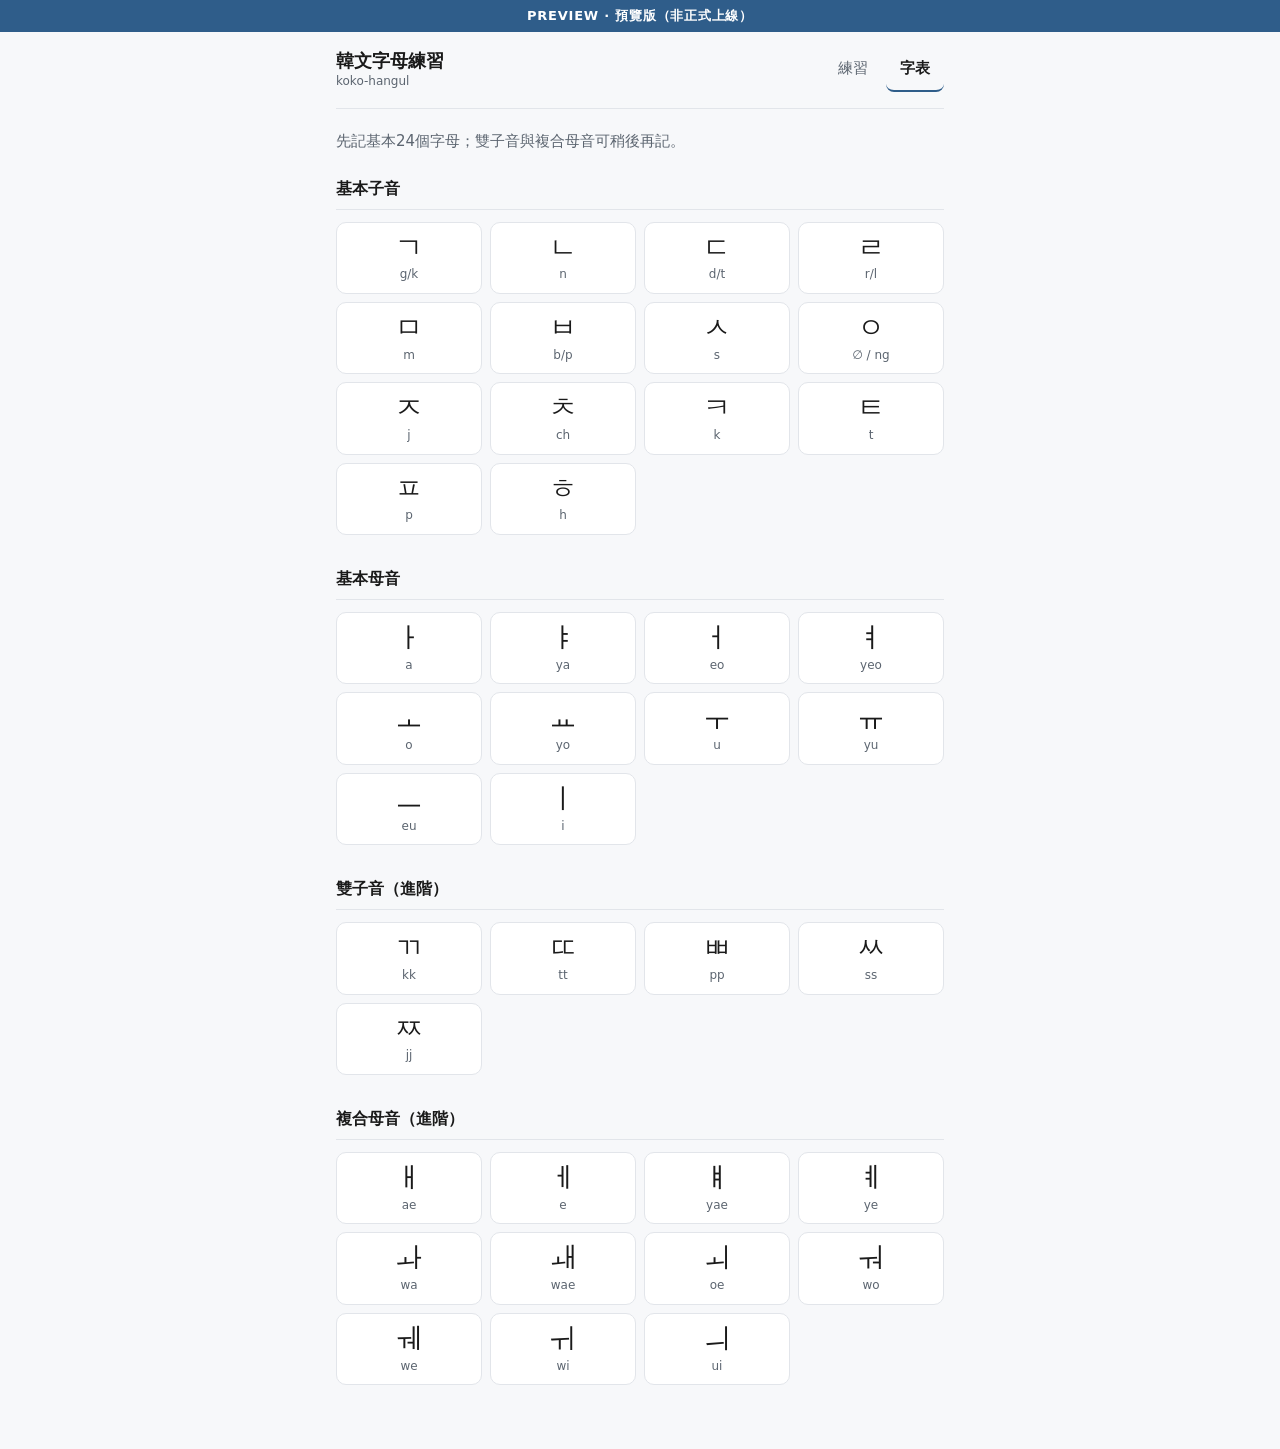
==== table/index.html @ a0039e36 "Build koko-hangul PREVIEW static site (Direction D) - Add briefs, data/hangul.json from substance YA" ====
<!DOCTYPE html>
<html lang="zh-Hant">
  <head>
    <meta charset="utf-8" />
    <meta name="viewport" content="width=device-width, initial-scale=1" />
    <title>韓文字母練習 · 字表</title>
    <link rel="stylesheet" href="../assets/css/styles.css" />
  </head>
  <body>
    <div class="preview-banner" role="status">PREVIEW · 預覽版（非正式上線）</div>
    <div class="site-wrap">
      <header class="site-header">
        <div>
          <h1 class="site-title">
            韓文字母練習
            <span class="site-title-sub">koko-hangul</span>
          </h1>
        </div>
        <nav class="site-nav" aria-label="主要導覽">
          <a class="nav-link" href="../">練習</a>
          <a class="nav-link is-current" href="../table/" aria-current="page">字表</a>
        </nav>
      </header>

      <main>
        <p class="table-intro">
          先記基本24個字母；雙子音與複合母音可稍後再記。
        </p>
        <div id="table-sections"></div>
      </main>
    </div>
    <script type="module" src="../assets/js/table.js"></script>
  </body>
</html>
---- assets/css/styles.css ----
/* Direction D · 清墨練習 */
:root {
  --page: #f7f8fa;
  --surface: #ffffff;
  --ink: #1a1a1a;
  --secondary: #5c6570;
  --line: #e2e5ea;
  --accent: #2f5d8a;
  --highlight-bg: #d6e4f0;
  --font-ui: "PingFang TC", "Noto Sans TC", "Microsoft JhengHei", system-ui, sans-serif;
  --font-kr: "Apple SD Gothic Neo", "Noto Sans KR", "Malgun Gothic", sans-serif;
  --max-width: 640px;
}

*,
*::before,
*::after {
  box-sizing: border-box;
}

html {
  -webkit-text-size-adjust: 100%;
}

body {
  margin: 0;
  min-height: 100vh;
  background: var(--page);
  color: var(--ink);
  font-family: var(--font-ui);
  font-size: 17px;
  line-height: 1.5;
}

.preview-banner {
  background: var(--accent);
  color: #fff;
  text-align: center;
  font-size: 13px;
  font-weight: 600;
  letter-spacing: 0.06em;
  padding: 6px 12px;
}

.site-wrap {
  max-width: var(--max-width);
  margin: 0 auto;
  padding: 0 16px 32px;
}

.site-header {
  display: flex;
  align-items: center;
  justify-content: space-between;
  gap: 12px;
  padding: 16px 0;
  border-bottom: 1px solid var(--line);
  margin-bottom: 20px;
}

.site-title {
  margin: 0;
  font-size: 18px;
  font-weight: 600;
  line-height: 1.3;
}

.site-title-sub {
  display: block;
  font-size: 12px;
  font-weight: 400;
  color: var(--secondary);
  margin-top: 2px;
}

.site-nav {
  display: flex;
  gap: 4px;
  flex-shrink: 0;
}

.nav-link {
  display: inline-flex;
  align-items: center;
  justify-content: center;
  min-height: 44px;
  min-width: 44px;
  padding: 8px 14px;
  font-size: 15px;
  color: var(--secondary);
  text-decoration: none;
  border-radius: 8px;
  border-bottom: 2px solid transparent;
}

.nav-link:hover {
  color: var(--ink);
}

.nav-link.is-current {
  color: var(--ink);
  font-weight: 600;
  border-bottom-color: var(--accent);
}

/* Practice panel */
.practice-panel {
  background: var(--surface);
  border: 1px solid var(--line);
  border-radius: 12px;
  padding: 24px 20px 28px;
}

.char-display {
  text-align: center;
  margin-bottom: 8px;
}

.char-main {
  font-family: var(--font-kr);
  font-size: clamp(80px, 22vw, 120px);
  line-height: 1;
  font-weight: 400;
  margin: 0;
  word-break: keep-all;
}

.char-roman {
  font-family: var(--font-ui);
  font-size: 16px;
  color: var(--secondary);
  margin: 8px 0 0;
}

.summary-zh {
  font-size: 17px;
  line-height: 1.65;
  margin: 20px 0 24px;
  text-align: left;
}

.vocab-heading {
  font-size: 14px;
  font-weight: 600;
  margin: 0 0 12px;
  color: var(--ink);
}

.vocab-list {
  list-style: none;
  margin: 0;
  padding: 0;
  border-top: 1px solid var(--line);
}

.vocab-row {
  display: flex;
  justify-content: space-between;
  align-items: baseline;
  gap: 12px;
  padding: 12px 0;
  border-bottom: 1px solid var(--line);
  font-size: 18px;
}

.vocab-word {
  font-family: var(--font-kr);
  flex: 1;
  min-width: 0;
  word-break: keep-all;
}

.vocab-meaning {
  font-size: 15px;
  color: var(--secondary);
  text-align: right;
  flex-shrink: 0;
  max-width: 45%;
}

.vocab-word .hl {
  font-weight: 700;
  background: var(--highlight-bg);
  border-radius: 2px;
  padding: 0 1px;
}

.btn-generate {
  display: block;
  width: 100%;
  max-width: 100%;
  min-height: 48px;
  margin-top: 24px;
  padding: 12px 24px;
  font-family: var(--font-ui);
  font-size: 17px;
  font-weight: 600;
  color: #fff;
  background: var(--accent);
  border: none;
  border-radius: 11px;
  cursor: pointer;
  -webkit-tap-highlight-color: transparent;
}

.btn-generate:hover {
  filter: brightness(1.05);
}

.btn-generate:active {
  filter: brightness(0.95);
}

.btn-generate:focus-visible {
  outline: 2px solid var(--accent);
  outline-offset: 2px;
}

/* Table page */
.table-intro {
  font-size: 15px;
  color: var(--secondary);
  line-height: 1.6;
  margin: 0 0 24px;
}

.table-section {
  margin-bottom: 32px;
}

.table-section-title {
  font-size: 16px;
  font-weight: 600;
  margin: 0 0 12px;
  padding-bottom: 8px;
  border-bottom: 1px solid var(--line);
}

.letter-grid {
  display: grid;
  grid-template-columns: repeat(4, 1fr);
  gap: 8px;
}

@media (max-width: 360px) {
  .letter-grid {
    grid-template-columns: repeat(3, 1fr);
  }
}

@media (min-width: 430px) {
  .letter-grid {
    grid-template-columns: repeat(4, 1fr);
  }
}

.letter-cell {
  display: flex;
  flex-direction: column;
  align-items: center;
  justify-content: center;
  min-height: 72px;
  padding: 10px 6px;
  background: var(--surface);
  border: 1px solid var(--line);
  border-radius: 10px;
}

.letter-char {
  font-family: var(--font-kr);
  font-size: 28px;
  line-height: 1.1;
}

.letter-roman {
  font-size: 12px;
  color: var(--secondary);
  margin-top: 4px;
  text-align: center;
  line-height: 1.3;
}
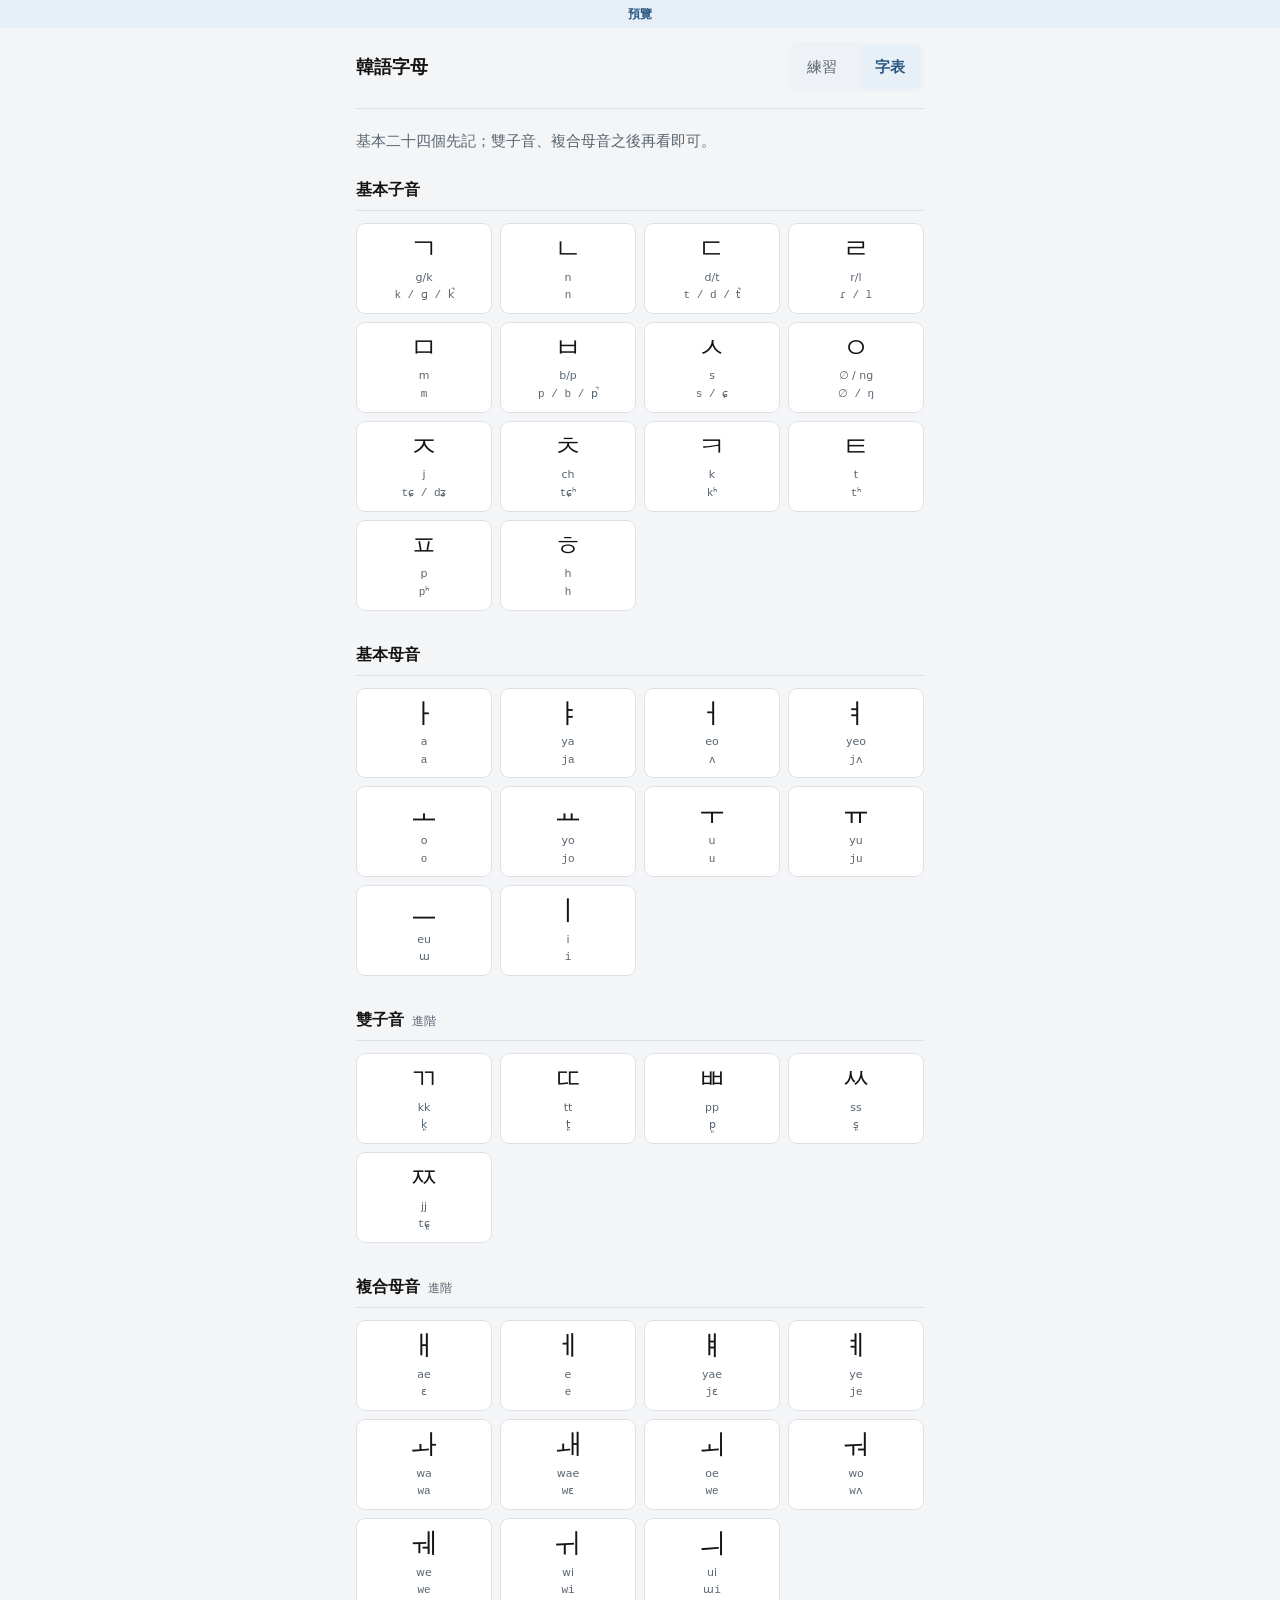
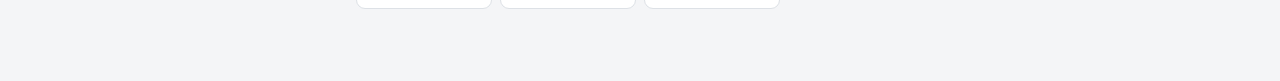
==== commit 7318617e: "PREVIEW v2: D+ layout, IPA, natural 繁中 copy - brief-v2 + substance-v2 in briefs/; hangul.json from v" ====
--- a/table/index.html
+++ b/table/index.html
@@ -3,28 +3,25 @@
   <head>
     <meta charset="utf-8" />
     <meta name="viewport" content="width=device-width, initial-scale=1" />
-    <title>韓文字母練習 · 字表</title>
+    <title>韓語字母 · 字表</title>
     <link rel="stylesheet" href="../assets/css/styles.css" />
   </head>
   <body>
-    <div class="preview-banner" role="status">PREVIEW · 預覽版（非正式上線）</div>
+    <div class="preview-banner" role="status">預覽</div>
     <div class="site-wrap">
       <header class="site-header">
-        <div>
-          <h1 class="site-title">
-            韓文字母練習
-            <span class="site-title-sub">koko-hangul</span>
-          </h1>
-        </div>
+        <h1 class="site-title">韓語字母</h1>
         <nav class="site-nav" aria-label="主要導覽">
           <a class="nav-link" href="../">練習</a>
-          <a class="nav-link is-current" href="../table/" aria-current="page">字表</a>
+          <a class="nav-link is-current" href="../table/" aria-current="page"
+            >字表</a
+          >
         </nav>
       </header>
 
       <main>
         <p class="table-intro">
-          先記基本24個字母；雙子音與複合母音可稍後再記。
+          基本二十四個先記；雙子音、複合母音之後再看即可。
         </p>
         <div id="table-sections"></div>
       </main>
--- a/assets/css/styles.css
+++ b/assets/css/styles.css
@@ -1,15 +1,19 @@
-/* Direction D · 清墨練習 */
+/* Direction D+ · 清墨教材 */
 :root {
-  --page: #f7f8fa;
+  --page: #f4f5f7;
+  --well: #eef1f5;
   --surface: #ffffff;
-  --ink: #1a1a1a;
-  --secondary: #5c6570;
-  --line: #e2e5ea;
-  --accent: #2f5d8a;
-  --highlight-bg: #d6e4f0;
-  --font-ui: "PingFang TC", "Noto Sans TC", "Microsoft JhengHei", system-ui, sans-serif;
+  --ink: #141414;
+  --secondary: #5a6570;
+  --line: #dde1e6;
+  --accent: #2a5680;
+  --accent-soft: #e8f0f7;
+  --highlight-bg: #cfe0f0;
+  --font-ui: "PingFang TC", "Noto Sans TC", "Microsoft JhengHei", system-ui,
+    sans-serif;
   --font-kr: "Apple SD Gothic Neo", "Noto Sans KR", "Malgun Gothic", sans-serif;
-  --max-width: 640px;
+  --font-mono: "SF Mono", "Menlo", "Consolas", ui-monospace, monospace;
+  --max-width: 600px;
 }
 
 *,
@@ -28,24 +32,24 @@
   background: var(--page);
   color: var(--ink);
   font-family: var(--font-ui);
-  font-size: 17px;
+  font-size: 16px;
   line-height: 1.5;
 }
 
 .preview-banner {
-  background: var(--accent);
-  color: #fff;
+  background: var(--accent-soft);
+  color: var(--accent);
   text-align: center;
-  font-size: 13px;
-  font-weight: 600;
-  letter-spacing: 0.06em;
-  padding: 6px 12px;
+  font-size: 12px;
+  font-weight: 600;
+  letter-spacing: 0.04em;
+  padding: 5px 12px;
 }
 
 .site-wrap {
   max-width: var(--max-width);
   margin: 0 auto;
-  padding: 0 16px 32px;
+  padding: 0 16px 40px;
 }
 
 .site-header {
@@ -53,7 +57,7 @@
   align-items: center;
   justify-content: space-between;
   gap: 12px;
-  padding: 16px 0;
+  padding: 14px 0 16px;
   border-bottom: 1px solid var(--line);
   margin-bottom: 20px;
 }
@@ -65,18 +69,13 @@
   line-height: 1.3;
 }
 
-.site-title-sub {
-  display: block;
-  font-size: 12px;
-  font-weight: 400;
-  color: var(--secondary);
-  margin-top: 2px;
-}
-
 .site-nav {
   display: flex;
-  gap: 4px;
+  gap: 6px;
   flex-shrink: 0;
+  padding: 3px;
+  background: var(--well);
+  border-radius: 10px;
 }
 
 .nav-link {
@@ -85,12 +84,11 @@
   justify-content: center;
   min-height: 44px;
   min-width: 44px;
-  padding: 8px 14px;
+  padding: 8px 16px;
   font-size: 15px;
   color: var(--secondary);
   text-decoration: none;
   border-radius: 8px;
-  border-bottom: 2px solid transparent;
 }
 
 .nav-link:hover {
@@ -98,51 +96,57 @@
 }
 
 .nav-link.is-current {
-  color: var(--ink);
-  font-weight: 600;
-  border-bottom-color: var(--accent);
-}
-
-/* Practice panel */
-.practice-panel {
-  background: var(--surface);
-  border: 1px solid var(--line);
-  border-radius: 12px;
-  padding: 24px 20px 28px;
-}
-
-.char-display {
+  color: var(--accent);
+  font-weight: 600;
+  background: var(--accent-soft);
+}
+
+/* Practice */
+.letter-well {
+  background: var(--well);
+  border-radius: 9px;
+  padding: 28px 16px 24px;
   text-align: center;
-  margin-bottom: 8px;
+  margin-bottom: 20px;
 }
 
 .char-main {
   font-family: var(--font-kr);
-  font-size: clamp(80px, 22vw, 120px);
+  font-size: clamp(96px, 26vw, 128px);
   line-height: 1;
-  font-weight: 400;
+  font-weight: 500;
   margin: 0;
   word-break: keep-all;
-}
-
-.char-roman {
-  font-family: var(--font-ui);
+  color: var(--ink);
+}
+
+.char-meta {
+  font-size: 14px;
+  color: var(--secondary);
+  margin: 12px 0 0;
+  line-height: 1.4;
+}
+
+.char-meta .char-ipa {
+  font-family: var(--font-mono);
+  font-size: 13px;
+}
+
+.summary-zh {
   font-size: 16px;
-  color: var(--secondary);
-  margin: 8px 0 0;
-}
-
-.summary-zh {
-  font-size: 17px;
-  line-height: 1.65;
-  margin: 20px 0 24px;
-  text-align: left;
+  line-height: 1.7;
+  margin: 0 0 28px;
+  max-width: 34rem;
+}
+
+.vocab-block {
+  margin-bottom: 8px;
 }
 
 .vocab-heading {
-  font-size: 14px;
-  font-weight: 600;
-  margin: 0 0 12px;
+  font-size: 15px;
+  font-weight: 600;
+  margin: 0 0 8px;
   color: var(--ink);
 }
 
@@ -154,28 +158,60 @@
 }
 
 .vocab-row {
-  display: flex;
-  justify-content: space-between;
+  display: grid;
+  grid-template-columns: minmax(0, 1fr) auto minmax(0, 5.5rem);
   align-items: baseline;
-  gap: 12px;
-  padding: 12px 0;
+  gap: 8px 14px;
+  padding: 15px 0;
   border-bottom: 1px solid var(--line);
-  font-size: 18px;
+}
+
+@media (max-width: 360px) {
+  .vocab-row {
+    grid-template-columns: 1fr auto;
+    grid-template-areas:
+      "word meaning"
+      "ipa ipa";
+  }
+
+  .vocab-word {
+    grid-area: word;
+  }
+
+  .vocab-ipa {
+    grid-area: ipa;
+  }
+
+  .vocab-meaning {
+    grid-area: meaning;
+  }
 }
 
 .vocab-word {
   font-family: var(--font-kr);
-  flex: 1;
+  font-size: 19px;
   min-width: 0;
   word-break: keep-all;
 }
 
+.vocab-ipa {
+  font-family: var(--font-mono);
+  font-size: 12px;
+  color: var(--secondary);
+  white-space: nowrap;
+}
+
+@media (max-width: 360px) {
+  .vocab-ipa {
+    white-space: normal;
+  }
+}
+
 .vocab-meaning {
-  font-size: 15px;
+  font-size: 14px;
   color: var(--secondary);
   text-align: right;
-  flex-shrink: 0;
-  max-width: 45%;
+  min-width: 0;
 }
 
 .vocab-word .hl {
@@ -185,33 +221,41 @@
   padding: 0 1px;
 }
 
-.btn-generate {
-  display: block;
+.btn-row {
+  display: flex;
+  justify-content: center;
+  margin-top: 28px;
+}
+
+.btn-next {
+  display: inline-flex;
+  align-items: center;
+  justify-content: center;
+  min-height: 48px;
+  min-width: 160px;
+  max-width: 240px;
   width: 100%;
-  max-width: 100%;
-  min-height: 48px;
-  margin-top: 24px;
-  padding: 12px 24px;
+  padding: 12px 28px;
   font-family: var(--font-ui);
-  font-size: 17px;
-  font-weight: 600;
-  color: #fff;
-  background: var(--accent);
-  border: none;
-  border-radius: 11px;
+  font-size: 16px;
+  font-weight: 600;
+  color: var(--accent);
+  background: var(--accent-soft);
+  border: 1px solid var(--accent);
+  border-radius: 9px;
   cursor: pointer;
   -webkit-tap-highlight-color: transparent;
 }
 
-.btn-generate:hover {
-  filter: brightness(1.05);
-}
-
-.btn-generate:active {
-  filter: brightness(0.95);
-}
-
-.btn-generate:focus-visible {
+.btn-next:hover {
+  background: #dceaf4;
+}
+
+.btn-next:active {
+  background: #d0e3ef;
+}
+
+.btn-next:focus-visible {
   outline: 2px solid var(--accent);
   outline-offset: 2px;
 }
@@ -220,7 +264,7 @@
 .table-intro {
   font-size: 15px;
   color: var(--secondary);
-  line-height: 1.6;
+  line-height: 1.65;
   margin: 0 0 24px;
 }
 
@@ -234,6 +278,15 @@
   margin: 0 0 12px;
   padding-bottom: 8px;
   border-bottom: 1px solid var(--line);
+  display: flex;
+  align-items: baseline;
+  gap: 8px;
+}
+
+.section-tag {
+  font-size: 12px;
+  font-weight: 500;
+  color: var(--secondary);
 }
 
 .letter-grid {
@@ -248,22 +301,17 @@
   }
 }
 
-@media (min-width: 430px) {
-  .letter-grid {
-    grid-template-columns: repeat(4, 1fr);
-  }
-}
-
 .letter-cell {
   display: flex;
   flex-direction: column;
   align-items: center;
   justify-content: center;
-  min-height: 72px;
+  min-height: 88px;
+  min-width: 44px;
   padding: 10px 6px;
   background: var(--surface);
   border: 1px solid var(--line);
-  border-radius: 10px;
+  border-radius: 9px;
 }
 
 .letter-char {
@@ -273,9 +321,19 @@
 }
 
 .letter-roman {
-  font-size: 12px;
-  color: var(--secondary);
-  margin-top: 4px;
+  font-size: 11px;
+  color: var(--secondary);
+  margin-top: 6px;
   text-align: center;
   line-height: 1.3;
 }
+
+.letter-ipa {
+  font-family: var(--font-mono);
+  font-size: 11px;
+  color: var(--secondary);
+  margin-top: 3px;
+  text-align: center;
+  line-height: 1.35;
+  word-break: break-word;
+}
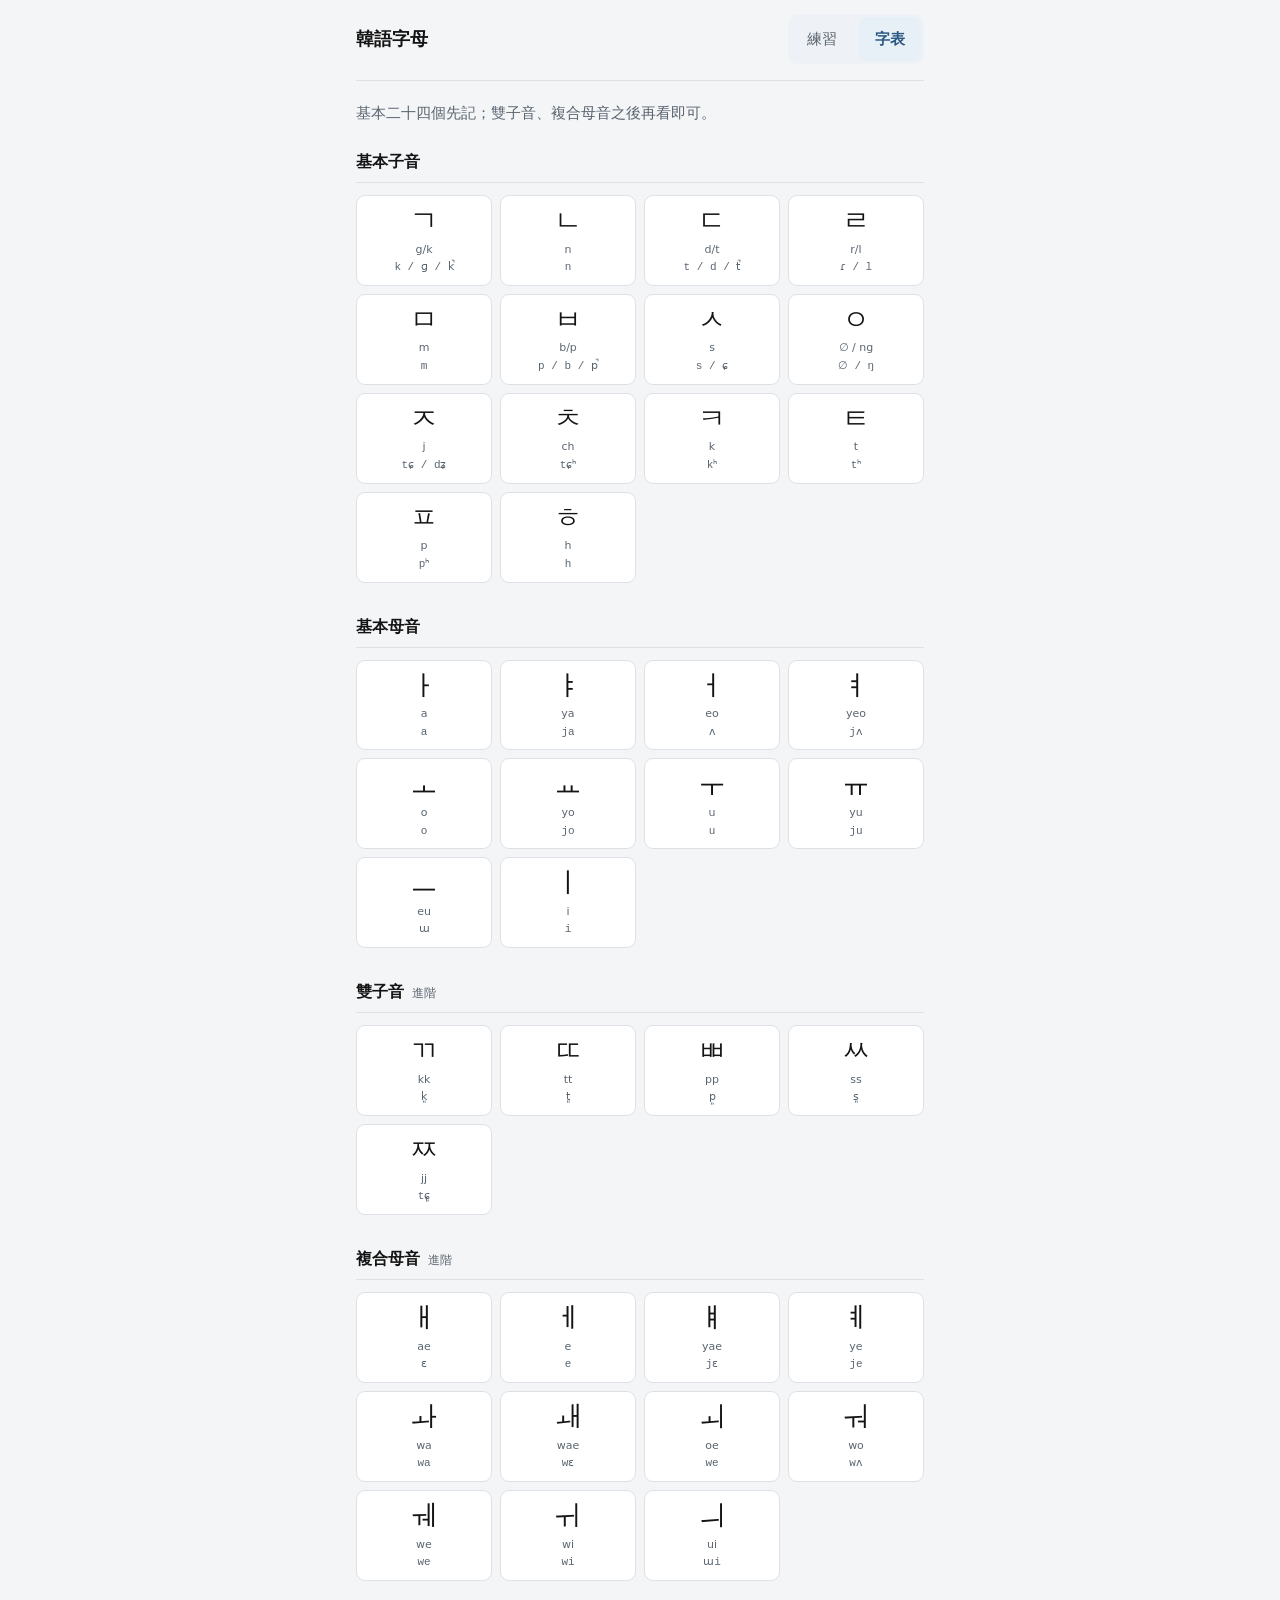
==== commit 19f31a22: "Live: remove 預覽 banner from all pages Co-authored-by: justinksw <justinksw@users.noreply.github.com>" ====
--- a/table/index.html
+++ b/table/index.html
@@ -7,7 +7,6 @@
     <link rel="stylesheet" href="../assets/css/styles.css" />
   </head>
   <body>
-    <div class="preview-banner" role="status">預覽</div>
     <div class="site-wrap">
       <header class="site-header">
         <h1 class="site-title">韓語字母</h1>
--- a/assets/css/styles.css
+++ b/assets/css/styles.css
@@ -36,16 +36,6 @@
   line-height: 1.5;
 }
 
-.preview-banner {
-  background: var(--accent-soft);
-  color: var(--accent);
-  text-align: center;
-  font-size: 12px;
-  font-weight: 600;
-  letter-spacing: 0.04em;
-  padding: 5px 12px;
-}
-
 .site-wrap {
   max-width: var(--max-width);
   margin: 0 auto;
@@ -159,11 +149,15 @@
 
 .vocab-row {
   display: grid;
-  grid-template-columns: minmax(0, 1fr) auto minmax(0, 5.5rem);
+  grid-template-columns: minmax(0, 1fr) auto auto minmax(0, 4.5rem);
   align-items: baseline;
-  gap: 8px 14px;
+  gap: 8px 12px;
   padding: 15px 0;
   border-bottom: 1px solid var(--line);
+}
+
+.vocab-pron-fallback {
+  display: none;
 }
 
 @media (max-width: 360px) {
@@ -171,19 +165,28 @@
     grid-template-columns: 1fr auto;
     grid-template-areas:
       "word meaning"
-      "ipa ipa";
+      "fallback fallback";
   }
 
   .vocab-word {
     grid-area: word;
   }
 
-  .vocab-ipa {
-    grid-area: ipa;
-  }
-
   .vocab-meaning {
     grid-area: meaning;
+  }
+
+  .vocab-roman-col,
+  .vocab-ipa-col {
+    display: none;
+  }
+
+  .vocab-pron-fallback {
+    display: block;
+    grid-area: fallback;
+    font-size: 12px;
+    color: var(--secondary);
+    line-height: 1.45;
   }
 }
 
@@ -194,6 +197,14 @@
   word-break: keep-all;
 }
 
+.vocab-roman {
+  font-family: var(--font-ui);
+  font-size: 12px;
+  font-style: italic;
+  color: var(--secondary);
+  white-space: nowrap;
+}
+
 .vocab-ipa {
   font-family: var(--font-mono);
   font-size: 12px;
@@ -202,7 +213,7 @@
 }
 
 @media (max-width: 360px) {
-  .vocab-ipa {
+  .vocab-pron-fallback .vocab-ipa {
     white-space: normal;
   }
 }
